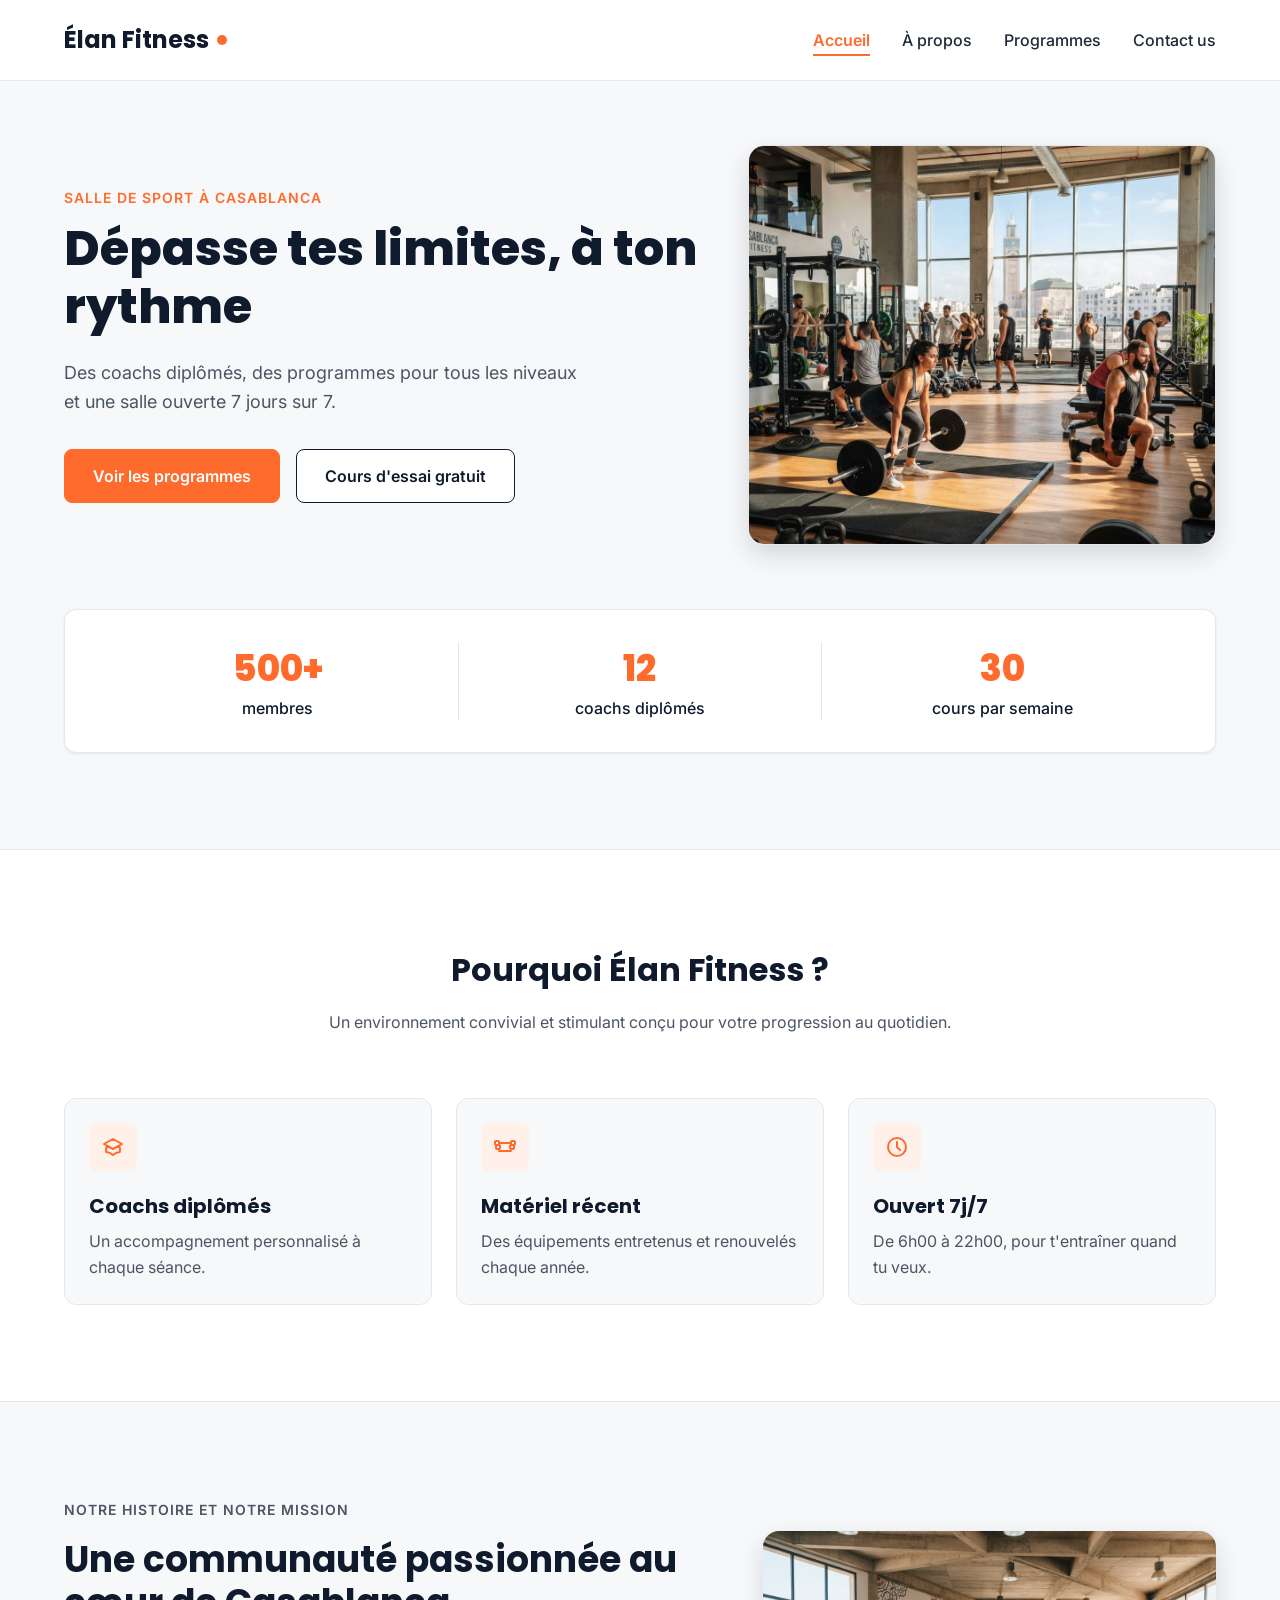
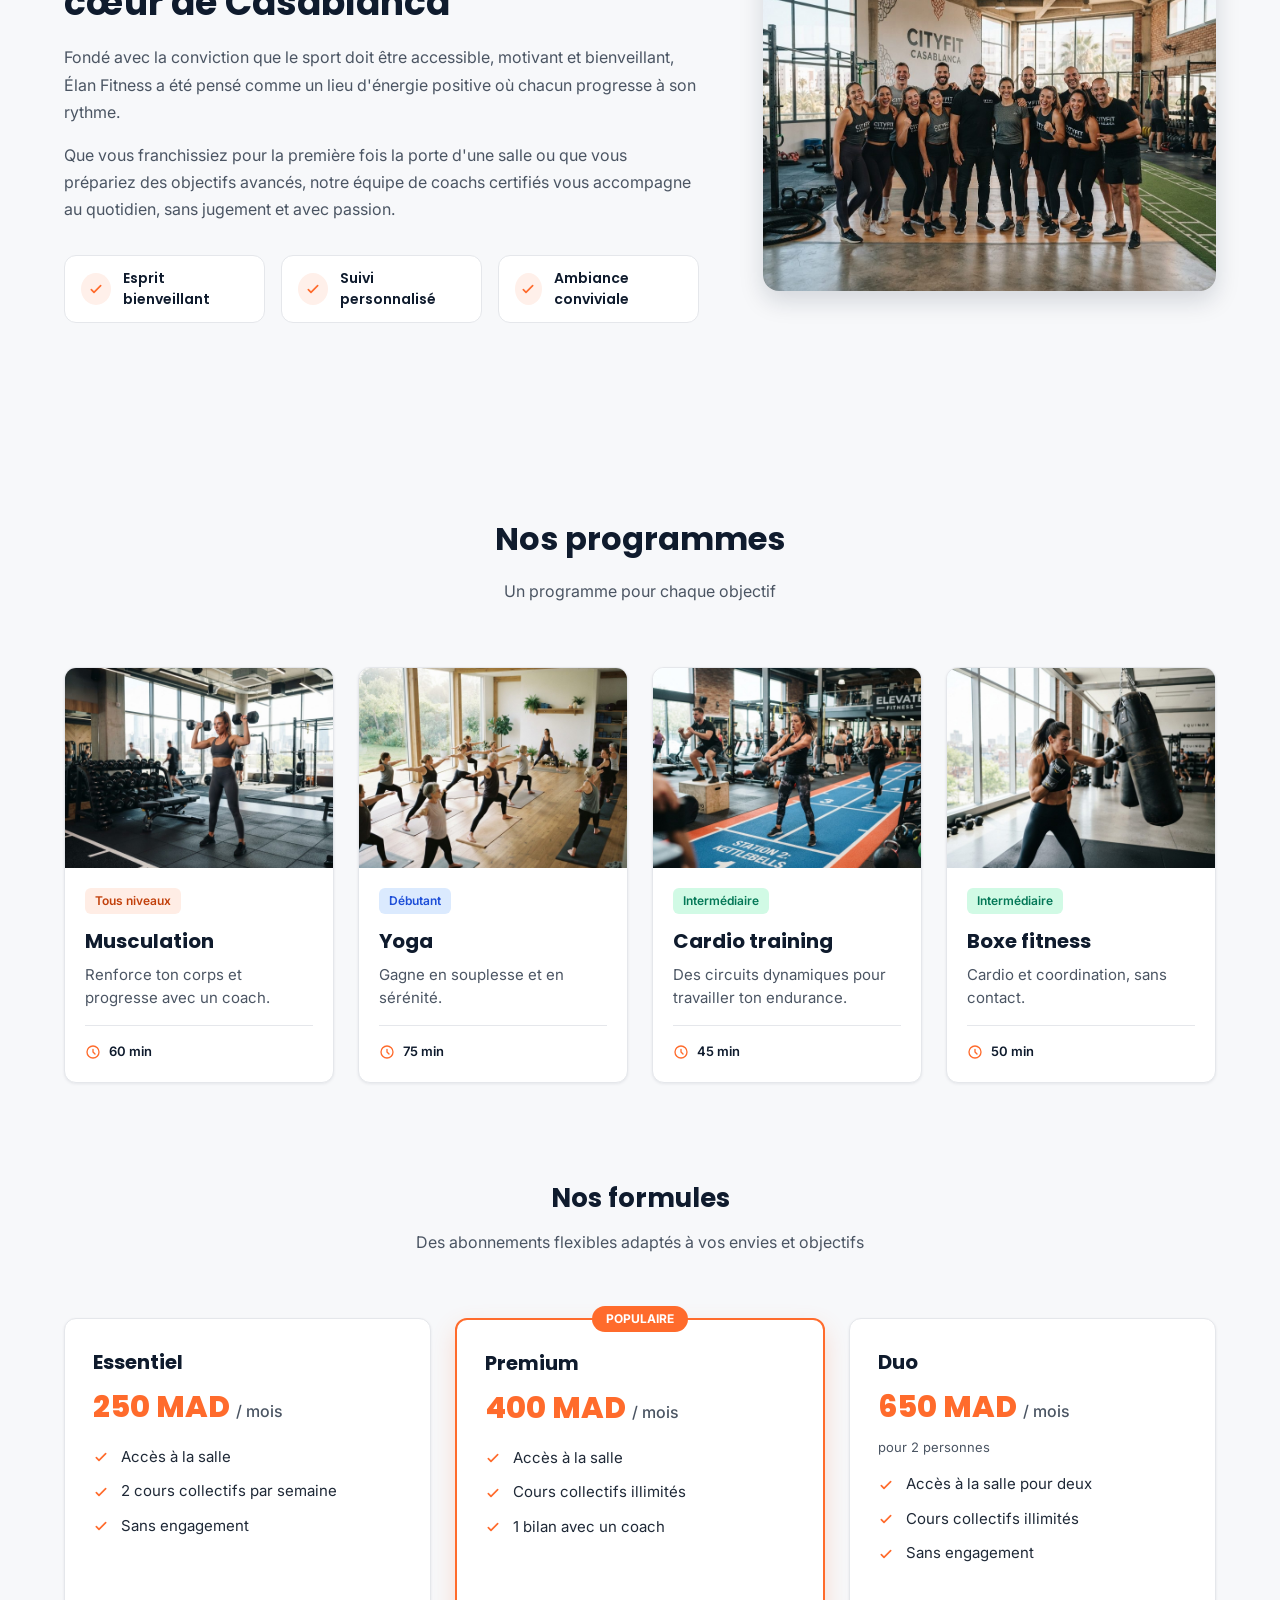
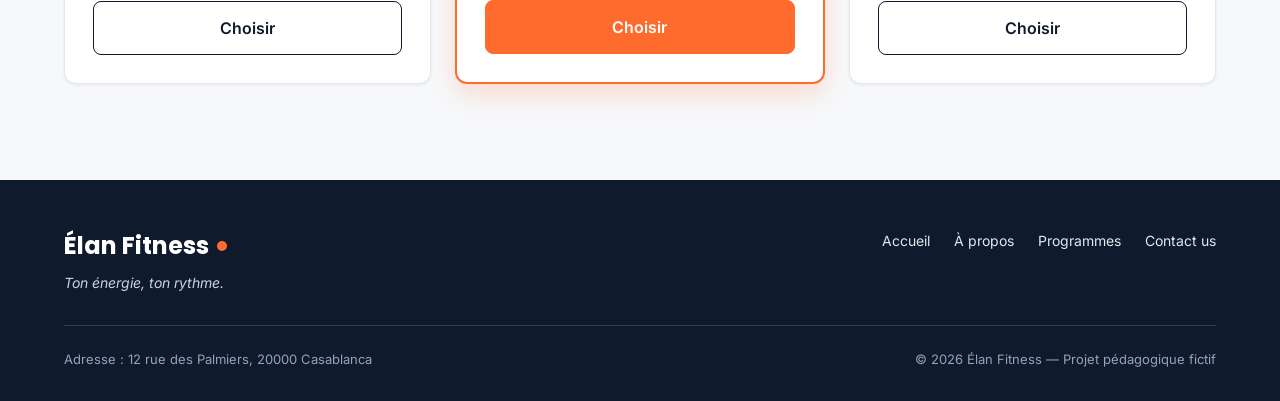
==== index.html @ b0448043 "add files" ====
<!DOCTYPE html>
<html lang="fr">
<head>
  <meta charset="UTF-8">
  <meta name="viewport" content="width=device-width, initial-scale=1">
  <meta name="description" content="Élan Fitness, salle de sport à Casablanca : musculation, yoga, cardio et boxe fitness avec des coachs diplômés. Réservez votre cours d'essai gratuit.">
  <title>Élan Fitness | Salle de sport à Casablanca</title>

  <link rel="preconnect" href="https://fonts.googleapis.com">
  <link rel="preconnect" href="https://fonts.gstatic.com" crossorigin>
  <link href="https://fonts.googleapis.com/css2?family=Inter:wght@400;500;600&family=Poppins:wght@600;700;800&display=swap" rel="stylesheet">

  <link rel="stylesheet" href="style.css">
</head>

<body>

  <header class="en-tete">
    <div class="conteneur en-tete-contenu">
      <a href="#accueil" class="logo">Élan Fitness</a>

      <nav aria-label="Navigation principale">
        <ul class="menu">
        <li><a target="#a-propos" href="accueil.html" class="lien-actif">Accueil</a></li>
          <li><a target="#accueil" href="a-propos.html">À propos</a></li>
          <li><a target="#programmes" href="programmes.html">Programmes</a></li>
          <li><a href="contact_us.html">Contact us</a></li>
        </ul>
      </nav>
    </div>
  </header>

  <main>

    <section id="accueil" class="hero">
      <div class="conteneur">

        <div class="hero-contenu">
          <div class="hero-texte">
            <p class="sur-titre">Salle de sport à Casablanca</p>
            <h1>Dépasse tes limites, à ton rythme</h1>
            <p class="hero-description">
              Des coachs diplômés, des programmes pour tous les niveaux et une salle ouverte 7 jours sur 7.
            </p>
            <div class="boutons">
              <a href="#programmes" class="bouton bouton-principal">Voir les programmes</a>
              <a href="#contact" class="bouton bouton-secondaire">Cours d'essai gratuit</a>
            </div>
          </div>

          <img class="hero-image" src="img/hero.jpg" alt="Des personnes s'entraînent dans une salle de sport lumineuse à Casablanca">
        </div>

        <div class="chiffres">
          <div class="chiffre">
            <p class="chiffre-nombre">500+</p>
            <p>membres</p>
          </div>
          <div class="chiffre">
            <p class="chiffre-nombre">12</p>
            <p>coachs diplômés</p>
          </div>
          <div class="chiffre">
            <p class="chiffre-nombre">30</p>
            <p>cours par semaine</p>
          </div>
        </div>

      </div>
    </section>

    <section class="section section-blanche">
      <div class="conteneur">

        <div class="section-titre">
          <h2>Pourquoi Élan Fitness ?</h2>
          <p>Un environnement convivial et stimulant conçu pour votre progression au quotidien.</p>
        </div>

        <div class="cartes">
          <article class="carte carte-avantage">
            <div class="icone"><img src="img/icone-coach.svg" alt=""></div>
            <h3>Coachs diplômés</h3>
            <p>Un accompagnement personnalisé à chaque séance.</p>
          </article>

          <article class="carte carte-avantage">
            <div class="icone"><img src="img/icone-materiel.svg" alt=""></div>
            <h3>Matériel récent</h3>
            <p>Des équipements entretenus et renouvelés chaque année.</p>
          </article>

          <article class="carte carte-avantage">
            <div class="icone"><img src="img/icone-horloge.svg" alt=""></div>
            <h3>Ouvert 7j/7</h3>
            <p>De 6h00 à 22h00, pour t'entraîner quand tu veux.</p>
          </article>
        </div>

      </div>
    </section>

    <section id="a-propos" class="section">
      <div class="conteneur apropos-contenu">

        <div class="apropos-texte">
          <p class="sur-titre">Notre histoire et notre mission</p>
          <h2>Une communauté passionnée au cœur de Casablanca</h2>
          <p>
            Fondé avec la conviction que le sport doit être accessible, motivant et bienveillant,
            Élan Fitness a été pensé comme un lieu d'énergie positive où chacun progresse à son rythme.
          </p>
          <p>
            Que vous franchissiez pour la première fois la porte d'une salle ou que vous prépariez des
            objectifs avancés, notre équipe de coachs certifiés vous accompagne au quotidien, sans
            jugement et avec passion.
          </p>

          <ul class="valeurs">
            <li class="valeur">
              <div class="icone icone-petite"><img src="img/icone-check.svg" alt=""></div>
              <span>Esprit bienveillant</span>
            </li>
            <li class="valeur">
              <div class="icone icone-petite"><img src="img/icone-check.svg" alt=""></div>
              <span>Suivi personnalisé</span>
            </li>
            <li class="valeur">
              <div class="icone icone-petite"><img src="img/icone-check.svg" alt=""></div>
              <span>Ambiance conviviale</span>
            </li>
          </ul>
        </div>

        <img class="apropos-image" src="img/equipe.jpg" alt="L'équipe de coachs d'Élan Fitness réunie dans la salle">

      </div>
    </section>

    <section id="programmes" class="section">
      <div class="conteneur">

        <div class="section-titre">
          <h2>Nos programmes</h2>
          <p>Un programme pour chaque objectif</p>
        </div>

        <div class="cartes">

          <article class="carte carte-programme">
            <img src="img/musculation.jpg" alt="Une sportive soulève des haltères dans l'espace musculation">
            <div class="programme-corps">
              <span class="etiquette etiquette-orange">Tous niveaux</span>
              <h3>Musculation</h3>
              <p>Renforce ton corps et progresse avec un coach.</p>
              <p class="duree"><img src="img/icone-duree.svg" alt="">60 min</p>
            </div>
          </article>

          <article class="carte carte-programme">
            <img src="img/yoga.jpg" alt="Un groupe pratique le yoga sur des tapis dans une salle lumineuse">
            <div class="programme-corps">
              <span class="etiquette etiquette-bleue">Débutant</span>
              <h3>Yoga</h3>
              <p>Gagne en souplesse et en sérénité.</p>
              <p class="duree"><img src="img/icone-duree.svg" alt="">75 min</p>
            </div>
          </article>

          <article class="carte carte-programme">
            <img src="img/cardio.jpg" alt="Des sportifs suivent un circuit de cardio training avec des kettlebells">
            <div class="programme-corps">
              <span class="etiquette etiquette-verte">Intermédiaire</span>
              <h3>Cardio training</h3>
              <p>Des circuits dynamiques pour travailler ton endurance.</p>
              <p class="duree"><img src="img/icone-duree.svg" alt="">45 min</p>
            </div>
          </article>

          <article class="carte carte-programme">
            <img src="img/boxe.jpg" alt="Une sportive frappe un sac de frappe pendant un cours de boxe fitness">
            <div class="programme-corps">
              <span class="etiquette etiquette-verte">Intermédiaire</span>
              <h3>Boxe fitness</h3>
              <p>Cardio et coordination, sans contact.</p>
              <p class="duree"><img src="img/icone-duree.svg" alt="">50 min</p>
            </div>
          </article>

        </div>

        <div class="formules">

          <div class="section-titre">
            <h3>Nos formules</h3>
            <p>Des abonnements flexibles adaptés à vos envies et objectifs</p>
          </div>

          <div class="cartes">

            <article class="carte formule">
              <h4>Essentiel</h4>
              <p class="prix">250 MAD <span>/ mois</span></p>
              <ul class="formule-liste">
                <li>Accès à la salle</li>
                <li>2 cours collectifs par semaine</li>
                <li>Sans engagement</li>
              </ul>
              <a href="#contact" class="bouton bouton-secondaire">Choisir</a>
            </article>

            <article class="carte formule formule-populaire">
              <p class="badge-populaire">Populaire</p>
              <h4>Premium</h4>
              <p class="prix">400 MAD <span>/ mois</span></p>
              <ul class="formule-liste">
                <li>Accès à la salle</li>
                <li>Cours collectifs illimités</li>
                <li>1 bilan avec un coach</li>
              </ul>
              <a href="#contact" class="bouton bouton-principal">Choisir</a>
            </article>

            <article class="carte formule">
              <h4>Duo</h4>
              <p class="prix">650 MAD <span>/ mois</span></p>
              <p class="prix-note">pour 2 personnes</p>
              <ul class="formule-liste">
                <li>Accès à la salle pour deux</li>
                <li>Cours collectifs illimités</li>
                <li>Sans engagement</li>
              </ul>
              <a href="#contact" class="bouton bouton-secondaire">Choisir</a>
            </article>

          </div>
        </div>

      </div>
    </section>

  </main>

  <footer class="pied-de-page">
    <div class="conteneur">

      <div class="pied-haut">
        <div>
          <p class="logo logo-clair">Élan Fitness</p>
          <p class="slogan">Ton énergie, ton rythme.</p>
        </div>

        <nav aria-label="Navigation du pied de page">
          <ul class="menu menu-pied">
            <li><a href="#accueil">Accueil</a></li>
            <li><a href="#a-propos">À propos</a></li>
            <li><a href="#programmes">Programmes</a></li>
            <li><a href="contact_us.html">Contact us</a></li>
          </ul>
        </nav>
      </div>

      <div class="pied-bas">
        <p>Adresse : 12 rue des Palmiers, 20000 Casablanca</p>
        <p>&copy; 2026 Élan Fitness — Projet pédagogique fictif</p>
      </div>

    </div>
  </footer>

</body>
</html>
---- style.css ----
* {
  box-sizing: border-box;
  margin: 0;
  padding: 0;
}

html {
  scroll-behavior: smooth;
}

body {
  font-family: 'Inter', Arial, sans-serif;
  font-size: 16px;
  line-height: 1.5;
  color: #1F2937;
  background-color: #F7F8FA;
}

h1, h2, h3, h4 {
  font-family: 'Poppins', Arial, sans-serif;
  color: #0F1B2D;
}

a {
  color: inherit;
  text-decoration: none;
}

ul {
  list-style: none;
}

img {
  display: block;
  max-width: 100%;
}

a:focus-visible,
button:focus-visible {
  outline: 3px solid #FF6B2C;
  outline-offset: 2px;
}

.conteneur {
  width: 100%;
  max-width: 1200px;
  margin: 0 auto;
  padding: 0 24px;
}

.section {
  padding: 96px 0;
}

.section-blanche {
  background-color: #FFFFFF;
  border-top: 1px solid #E5E7EB;
  border-bottom: 1px solid #E5E7EB;
}

.section-titre {
  max-width: 640px;
  margin: 0 auto 64px;
  text-align: center;
}

.section-titre h2 {
  font-size: 32px;
  margin-bottom: 16px;
}

.section-titre h3 {
  font-size: 26px;
  margin-bottom: 12px;
}

.section-titre p {
  color: #4B5563;
}

.sur-titre {
  font-size: 14px;
  font-weight: 600;
  color: #FF6B2C;
  text-transform: uppercase;
  letter-spacing: 1px;
  margin-bottom: 12px;
}

.bouton {
  display: inline-block;
  padding: 14px 28px;
  border-radius: 8px;
  font-size: 16px;
  font-weight: 600;
  text-align: center;
  cursor: pointer;
}

.bouton-principal {
  background-color: #FF6B2C;
  border: 1px solid #FF6B2C;
  color: #FFFFFF;
}

.bouton-principal:hover {
  background-color: #F05817;
}

.bouton-secondaire {
  background-color: #FFFFFF;
  border: 1px solid #0F1B2D;
  color: #0F1B2D;
}

.bouton-secondaire:hover {
  background-color: #F3F4F6;
}

.cartes {
  display: flex;
  gap: 24px;
}

.carte {
  flex: 1;
  background-color: #FFFFFF;
  border: 1px solid #E5E7EB;
  border-radius: 12px;
  box-shadow: 0 1px 3px rgba(15, 27, 45, 0.08);
}

.icone {
  width: 48px;
  height: 48px;
  background-color: #FFF0EA;
  border-radius: 8px;
  display: flex;
  align-items: center;
  justify-content: center;
}

.icone img {
  width: 24px;
  height: 24px;
}

.icone-petite {
  width: 32px;
  height: 32px;
  border-radius: 50%;
}

.icone-petite img {
  width: 16px;
  height: 16px;
}

.en-tete {
  position: sticky;
  top: 0;
  z-index: 10;
  background-color: #FFFFFF;
  border-bottom: 1px solid #E5E7EB;
}

.en-tete-contenu {
  height: 80px;
  display: flex;
  align-items: center;
  justify-content: space-between;
}

.logo {
  display: flex;
  align-items: center;
  font-family: 'Poppins', Arial, sans-serif;
  font-size: 24px;
  font-weight: 700;
  color: #0F1B2D;
}

.logo::after {
  content: "";
  width: 10px;
  height: 10px;
  margin-left: 8px;
  background-color: #FF6B2C;
  border-radius: 50%;
}

.menu {
  display: flex;
  gap: 32px;
}

.menu a {
  font-weight: 500;
  padding-bottom: 4px;
  border-bottom: 2px solid transparent;
}

.menu a:hover {
  color: #FF6B2C;
}

.menu .lien-actif {
  color: #FF6B2C;
  font-weight: 600;
  border-bottom-color: #FF6B2C;
}

.hero {
  padding: 64px 0 96px;
}

.hero-contenu {
  display: flex;
  align-items: center;
  gap: 32px;
}

.hero-texte {
  flex: 7;
}

.hero-texte h1 {
  font-size: 48px;
  font-weight: 800;
  line-height: 1.2;
  margin-bottom: 24px;
}

.hero-description {
  max-width: 520px;
  font-size: 18px;
  line-height: 1.6;
  color: #4B5563;
  margin-bottom: 32px;
}

.boutons {
  display: flex;
  flex-wrap: wrap;
  gap: 16px;
}

.hero-image {
  flex: 5;
  min-width: 0;
  height: 400px;
  object-fit: cover;
  border-radius: 16px;
  border: 1px solid #E5E7EB;
  box-shadow: 0 10px 25px rgba(15, 27, 45, 0.15);
}

.chiffres {
  display: flex;
  margin-top: 64px;
  padding: 32px;
  background-color: #FFFFFF;
  border: 1px solid #E5E7EB;
  border-radius: 12px;
  box-shadow: 0 1px 3px rgba(15, 27, 45, 0.08);
}

.chiffre {
  flex: 1;
  text-align: center;
  font-weight: 500;
  color: #0F1B2D;
}

.chiffre + .chiffre {
  border-left: 1px solid #E5E7EB;
}

.chiffre-nombre {
  font-family: 'Poppins', Arial, sans-serif;
  font-size: 36px;
  font-weight: 800;
  color: #FF6B2C;
}

.carte-avantage {
  padding: 24px;
  background-color: #F7F8FA;
  box-shadow: none;
}

.carte-avantage .icone {
  margin-bottom: 20px;
}

.carte-avantage h3 {
  font-size: 20px;
  margin-bottom: 8px;
}

.carte-avantage p {
  color: #4B5563;
  line-height: 1.6;
}

.apropos-contenu {
  display: flex;
  align-items: center;
  gap: 64px;
}

.apropos-texte {
  flex: 7;
}

.apropos-texte h2 {
  font-size: 36px;
  line-height: 1.2;
  margin-bottom: 20px;
}

.apropos-texte p {
  color: #4B5563;
  line-height: 1.7;
  margin-bottom: 16px;
}

.valeurs {
  display: flex;
  gap: 16px;
  margin-top: 32px;
}

.valeur {
  flex: 1;
  display: flex;
  align-items: center;
  gap: 12px;
  padding: 12px 16px;
  background-color: #FFFFFF;
  border: 1px solid #E5E7EB;
  border-radius: 12px;
  font-family: 'Poppins', Arial, sans-serif;
  font-size: 14px;
  font-weight: 600;
  color: #0F1B2D;
}

.apropos-image {
  flex: 5;
  min-width: 0;
  height: 360px;
  object-fit: cover;
  border-radius: 16px;
  box-shadow: 0 10px 25px rgba(15, 27, 45, 0.15);
}

.carte-programme {
  display: flex;
  flex-direction: column;
  overflow: hidden;
}

.carte-programme > img {
  width: 100%;
  height: 200px;
  object-fit: cover;
}

.programme-corps {
  flex: 1;
  display: flex;
  flex-direction: column;
  padding: 20px;
}

.programme-corps h3 {
  font-size: 20px;
  margin-bottom: 8px;
}

.programme-corps p {
  font-size: 15px;
  color: #4B5563;
}

.etiquette {
  align-self: flex-start;
  padding: 4px 10px;
  margin-bottom: 12px;
  border-radius: 6px;
  font-size: 12px;
  font-weight: 600;
}

.etiquette-orange {
  background-color: #FFEDE5;
  color: #C2410C;
}

.etiquette-bleue {
  background-color: #DBEAFE;
  color: #1D4ED8;
}

.etiquette-verte {
  background-color: #D1FAE5;
  color: #047857;
}

.programme-corps .duree {
  display: flex;
  align-items: center;
  gap: 8px;
  margin-top: auto;
  padding-top: 16px;
  border-top: 1px solid #E5E7EB;
  font-size: 13px;
  font-weight: 600;
  color: #0F1B2D;
}

.programme-corps h3 + p {
  margin-bottom: 16px;
}

.duree img {
  width: 16px;
  height: 16px;
}

.formules {
  margin-top: 96px;
}

.formule {
  position: relative;
  display: flex;
  flex-direction: column;
  padding: 28px;
}

.formule h4 {
  font-size: 20px;
}

.prix {
  margin: 8px 0 16px;
  font-family: 'Poppins', Arial, sans-serif;
  font-size: 30px;
  font-weight: 800;
  color: #FF6B2C;
}

.prix span {
  font-family: 'Inter', Arial, sans-serif;
  font-size: 16px;
  font-weight: 500;
  color: #4B5563;
}

.prix-note {
  margin: -8px 0 16px;
  font-size: 13px;
  color: #4B5563;
}

.formule-liste {
  flex: 1;
  margin-bottom: 24px;
}

.formule-liste li {
  padding-left: 28px;
  margin-bottom: 12px;
  font-size: 15px;
  background-image: url('img/icone-check.svg');
  background-repeat: no-repeat;
  background-position: left center;
  background-size: 16px;
}

.formule .bouton {
  display: block;
}

.formule-populaire {
  border: 2px solid #FF6B2C;
  box-shadow: 0 10px 25px rgba(255, 107, 44, 0.2);
}

.badge-populaire {
  position: absolute;
  top: -14px;
  left: 50%;
  transform: translateX(-50%);
  padding: 4px 14px;
  background-color: #FF6B2C;
  border-radius: 999px;
  font-size: 12px;
  font-weight: 700;
  text-transform: uppercase;
  color: #FFFFFF;
}

.pied-de-page {
  padding: 48px 0 32px;
  background-color: #0F1B2D;
  color: #FFFFFF;
}

.pied-haut {
  display: flex;
  justify-content: space-between;
  align-items: flex-start;
  padding-bottom: 32px;
  border-bottom: 1px solid rgba(255, 255, 255, 0.15);
}

.logo-clair {
  color: #FFFFFF;
}

.slogan {
  margin-top: 8px;
  font-size: 14px;
  font-style: italic;
  color: #CBD5E1;
}

.menu-pied {
  gap: 24px;
}

.menu-pied a {
  font-size: 14px;
  font-weight: 400;
  color: #E2E8F0;
}

.pied-bas {
  display: flex;
  justify-content: space-between;
  margin-top: 24px;
  font-size: 13px;
  color: #94A3B8;
}
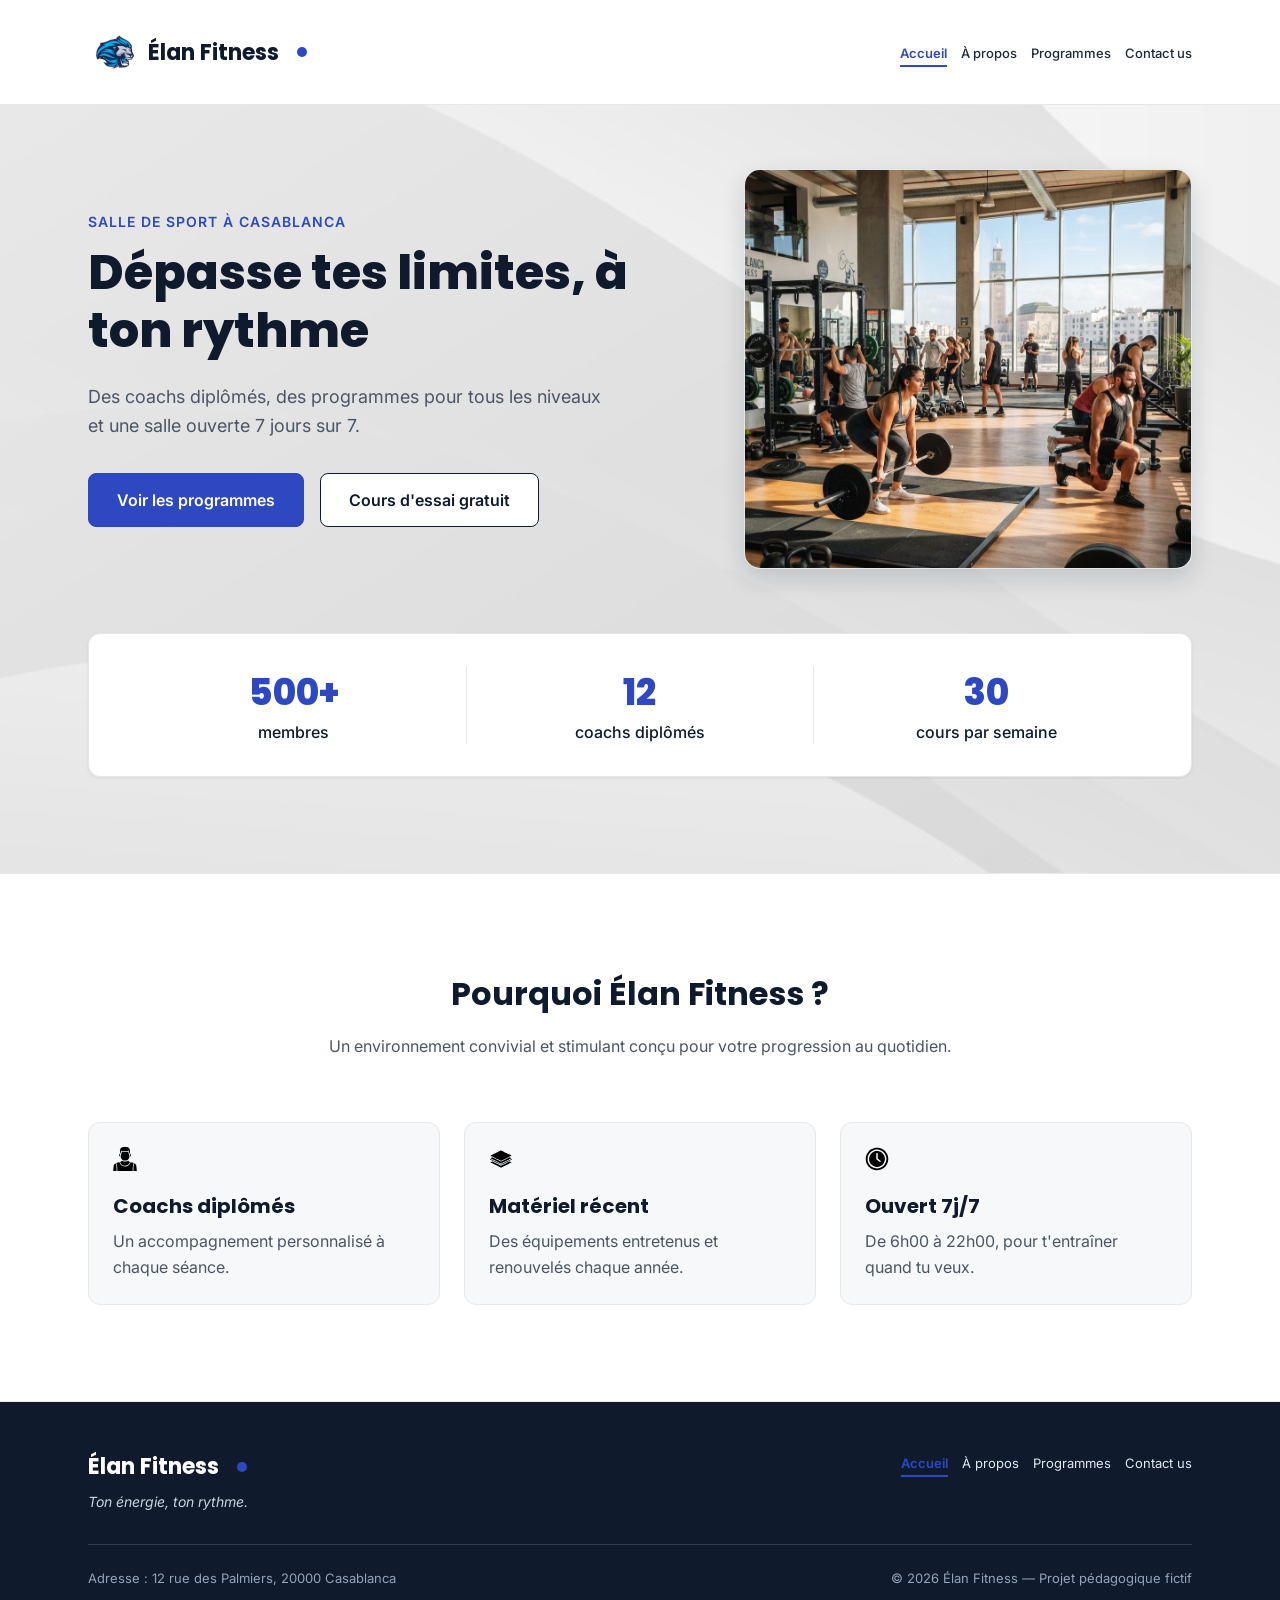
==== commit 1c6adf34: "bug fix index" ====
--- a/index.html
+++ b/index.html
@@ -17,22 +17,20 @@
 
   <header class="en-tete">
     <div class="conteneur en-tete-contenu">
-      <a href="#accueil" class="logo">Élan Fitness</a>
+      <a href="index.html" class="logo"><img src="img/lion-icon.png" alt="Logo Élan Fitness" width="100" height="100">Élan Fitness</a>
 
       <nav aria-label="Navigation principale">
         <ul class="menu">
-        <li><a target="#a-propos" href="accueil.html" class="lien-actif">Accueil</a></li>
-          <li><a target="#accueil" href="a-propos.html">À propos</a></li>
+         <li><a target="#index" href="index.html" class="lien-actif">Accueil</a></li>
+          <li><a target="#a-propos" href="a-propos.html">À propos</a></li>
           <li><a target="#programmes" href="programmes.html">Programmes</a></li>
-          <li><a href="contact_us.html">Contact us</a></li>
+          <li><a target="#contact" href="contact_us.html">Contact us</a></li>
         </ul>
       </nav>
     </div>
   </header>
 
-  <main>
-
-    <section id="accueil" class="hero">
+   <section id="index" class="hero">
       <div class="conteneur">
 
         <div class="hero-contenu">
@@ -99,149 +97,7 @@
 
       </div>
     </section>
-
-    <section id="a-propos" class="section">
-      <div class="conteneur apropos-contenu">
-
-        <div class="apropos-texte">
-          <p class="sur-titre">Notre histoire et notre mission</p>
-          <h2>Une communauté passionnée au cœur de Casablanca</h2>
-          <p>
-            Fondé avec la conviction que le sport doit être accessible, motivant et bienveillant,
-            Élan Fitness a été pensé comme un lieu d'énergie positive où chacun progresse à son rythme.
-          </p>
-          <p>
-            Que vous franchissiez pour la première fois la porte d'une salle ou que vous prépariez des
-            objectifs avancés, notre équipe de coachs certifiés vous accompagne au quotidien, sans
-            jugement et avec passion.
-          </p>
-
-          <ul class="valeurs">
-            <li class="valeur">
-              <div class="icone icone-petite"><img src="img/icone-check.svg" alt=""></div>
-              <span>Esprit bienveillant</span>
-            </li>
-            <li class="valeur">
-              <div class="icone icone-petite"><img src="img/icone-check.svg" alt=""></div>
-              <span>Suivi personnalisé</span>
-            </li>
-            <li class="valeur">
-              <div class="icone icone-petite"><img src="img/icone-check.svg" alt=""></div>
-              <span>Ambiance conviviale</span>
-            </li>
-          </ul>
-        </div>
-
-        <img class="apropos-image" src="img/equipe.jpg" alt="L'équipe de coachs d'Élan Fitness réunie dans la salle">
-
-      </div>
-    </section>
-
-    <section id="programmes" class="section">
-      <div class="conteneur">
-
-        <div class="section-titre">
-          <h2>Nos programmes</h2>
-          <p>Un programme pour chaque objectif</p>
-        </div>
-
-        <div class="cartes">
-
-          <article class="carte carte-programme">
-            <img src="img/musculation.jpg" alt="Une sportive soulève des haltères dans l'espace musculation">
-            <div class="programme-corps">
-              <span class="etiquette etiquette-orange">Tous niveaux</span>
-              <h3>Musculation</h3>
-              <p>Renforce ton corps et progresse avec un coach.</p>
-              <p class="duree"><img src="img/icone-duree.svg" alt="">60 min</p>
-            </div>
-          </article>
-
-          <article class="carte carte-programme">
-            <img src="img/yoga.jpg" alt="Un groupe pratique le yoga sur des tapis dans une salle lumineuse">
-            <div class="programme-corps">
-              <span class="etiquette etiquette-bleue">Débutant</span>
-              <h3>Yoga</h3>
-              <p>Gagne en souplesse et en sérénité.</p>
-              <p class="duree"><img src="img/icone-duree.svg" alt="">75 min</p>
-            </div>
-          </article>
-
-          <article class="carte carte-programme">
-            <img src="img/cardio.jpg" alt="Des sportifs suivent un circuit de cardio training avec des kettlebells">
-            <div class="programme-corps">
-              <span class="etiquette etiquette-verte">Intermédiaire</span>
-              <h3>Cardio training</h3>
-              <p>Des circuits dynamiques pour travailler ton endurance.</p>
-              <p class="duree"><img src="img/icone-duree.svg" alt="">45 min</p>
-            </div>
-          </article>
-
-          <article class="carte carte-programme">
-            <img src="img/boxe.jpg" alt="Une sportive frappe un sac de frappe pendant un cours de boxe fitness">
-            <div class="programme-corps">
-              <span class="etiquette etiquette-verte">Intermédiaire</span>
-              <h3>Boxe fitness</h3>
-              <p>Cardio et coordination, sans contact.</p>
-              <p class="duree"><img src="img/icone-duree.svg" alt="">50 min</p>
-            </div>
-          </article>
-
-        </div>
-
-        <div class="formules">
-
-          <div class="section-titre">
-            <h3>Nos formules</h3>
-            <p>Des abonnements flexibles adaptés à vos envies et objectifs</p>
-          </div>
-
-          <div class="cartes">
-
-            <article class="carte formule">
-              <h4>Essentiel</h4>
-              <p class="prix">250 MAD <span>/ mois</span></p>
-              <ul class="formule-liste">
-                <li>Accès à la salle</li>
-                <li>2 cours collectifs par semaine</li>
-                <li>Sans engagement</li>
-              </ul>
-              <a href="#contact" class="bouton bouton-secondaire">Choisir</a>
-            </article>
-
-            <article class="carte formule formule-populaire">
-              <p class="badge-populaire">Populaire</p>
-              <h4>Premium</h4>
-              <p class="prix">400 MAD <span>/ mois</span></p>
-              <ul class="formule-liste">
-                <li>Accès à la salle</li>
-                <li>Cours collectifs illimités</li>
-                <li>1 bilan avec un coach</li>
-              </ul>
-              <a href="#contact" class="bouton bouton-principal">Choisir</a>
-            </article>
-
-            <article class="carte formule">
-              <h4>Duo</h4>
-              <p class="prix">650 MAD <span>/ mois</span></p>
-              <p class="prix-note">pour 2 personnes</p>
-              <ul class="formule-liste">
-                <li>Accès à la salle pour deux</li>
-                <li>Cours collectifs illimités</li>
-                <li>Sans engagement</li>
-              </ul>
-              <a href="#contact" class="bouton bouton-secondaire">Choisir</a>
-            </article>
-
-          </div>
-        </div>
-
-      </div>
-    </section>
-
-  </main>
-
-  <footer class="pied-de-page">
+     <footer class="pied-de-page">
     <div class="conteneur">
 
       <div class="pied-haut">
@@ -252,10 +108,10 @@
 
         <nav aria-label="Navigation du pied de page">
           <ul class="menu menu-pied">
-            <li><a href="#accueil">Accueil</a></li>
-            <li><a href="#a-propos">À propos</a></li>
-            <li><a href="#programmes">Programmes</a></li>
-            <li><a href="contact_us.html">Contact us</a></li>
+           <li><a target="#index" href="index.html" class="lien-actif">Accueil</a></li>
+          <li><a target="#a-propos" href="a-propos.html">À propos</a></li>
+          <li><a target="#programmes" href="programmes.html">Programmes</a></li>
+          <li><a target="#contact" href="contact_us.html">Contact us</a></li>
           </ul>
         </nav>
       </div>
@@ -266,7 +122,4 @@
       </div>
 
     </div>
-  </footer>
-
-</body>
-</html>
+  </footer>
--- a/style.css
+++ b/style.css
@@ -9,6 +9,11 @@
 }
 
 body {
+  background-image: url(img/vecteezy_transform-your-designs-with-stunning-gradient-wave_48206956.jpg);
+  background-size: cover;
+  background-position: center;
+  min-height: 100vh;
+  margin: 0;
   font-family: 'Inter', Arial, sans-serif;
   font-size: 16px;
   line-height: 1.5;
@@ -37,7 +42,7 @@
 
 a:focus-visible,
 button:focus-visible {
-  outline: 3px solid #FF6B2C;
+  outline: 3px solid #2d48c1;
   outline-offset: 2px;
 }
 
@@ -81,7 +86,7 @@
 .sur-titre {
   font-size: 14px;
   font-weight: 600;
-  color: #FF6B2C;
+  color: #2d48c1;
   text-transform: uppercase;
   letter-spacing: 1px;
   margin-bottom: 12px;
@@ -98,13 +103,14 @@
 }
 
 .bouton-principal {
-  background-color: #FF6B2C;
-  border: 1px solid #FF6B2C;
+  background-color: #2d48c1;
+  border: 1px solid #2d48c1;
   color: #FFFFFF;
 }
 
 .bouton-principal:hover {
-  background-color: #F05817;
+  background-color: #2d48c1;
+  scale: 1.05;
 }
 
 .bouton-secondaire {
@@ -115,6 +121,7 @@
 
 .bouton-secondaire:hover {
   background-color: #F3F4F6;
+  scale: 1.05;
 }
 
 .cartes {
@@ -130,6 +137,14 @@
   box-shadow: 0 1px 3px rgba(15, 27, 45, 0.08);
 }
 
+.carte:hover {
+   background-color: #F3F4F6;
+  scale: 1.05;
+}
+
+
+article.carte.carte-programme
+
 .icone {
   width: 48px;
   height: 48px;
@@ -185,7 +200,7 @@
   width: 10px;
   height: 10px;
   margin-left: 8px;
-  background-color: #FF6B2C;
+  background-color: #2d48c1;
   border-radius: 50%;
 }
 
@@ -201,13 +216,13 @@
 }
 
 .menu a:hover {
-  color: #FF6B2C;
+  color: #2d48c1;
 }
 
 .menu .lien-actif {
-  color: #FF6B2C;
+  color: #2d48c1;
   font-weight: 600;
-  border-bottom-color: #FF6B2C;
+  border-bottom-color: #2d48c1;
 }
 
 .hero {
@@ -244,6 +259,7 @@
   flex-wrap: wrap;
   gap: 16px;
 }
+
 
 .hero-image {
   flex: 5;
@@ -280,7 +296,7 @@
   font-family: 'Poppins', Arial, sans-serif;
   font-size: 36px;
   font-weight: 800;
-  color: #FF6B2C;
+  color: #2d48c1;
 }
 
 .carte-avantage {
@@ -449,7 +465,7 @@
   font-family: 'Poppins', Arial, sans-serif;
   font-size: 30px;
   font-weight: 800;
-  color: #FF6B2C;
+  color: #2d48c1;
 }
 
 .prix span {
@@ -485,7 +501,7 @@
 }
 
 .formule-populaire {
-  border: 2px solid #FF6B2C;
+  border: 2px solid #2d48c1;
   box-shadow: 0 10px 25px rgba(255, 107, 44, 0.2);
 }
 
@@ -495,7 +511,7 @@
   left: 50%;
   transform: translateX(-50%);
   padding: 4px 14px;
-  background-color: #FF6B2C;
+  background-color: #2d48c1;
   border-radius: 999px;
   font-size: 12px;
   font-weight: 700;
@@ -545,3 +561,131 @@
   font-size: 13px;
   color: #94A3B8;
 }
+
+@media only screen and (max-width: 800px) {
+  .container {
+    width: 90%;
+  }
+
+  .contact-box {
+    flex-direction: column;
+  }
+
+  .contact-left, 
+  .contact-right {
+    width: 100%;
+  }
+}
+
+
+@media (max-width: 992px) {
+  .hero-contenu,
+  .apropos-contenu,
+  .cartes,
+  .valeurs {
+    flex-direction: column;
+    gap: 24px;
+  }
+}
+
+@media screen and (min-width: 480px) and (max-width: 768px) {
+.container {
+    background-color: lightgreen;
+  }
+}
+/* Header */
+.en-tete {
+width: 100%;
+padding: 12px 0;
+box-sizing: border-box;
+}
+
+.conteneur {
+width: 90%;
+max-width: 1200px;
+margin: 0 auto;
+}
+
+.en-tete-contenu {
+display: flex;
+justify-content: space-between;
+align-items: center;
+gap: 20px;
+}
+
+/* Logo */
+.logo {
+display: flex;
+align-items: center;
+gap: 10px;
+text-decoration: none;
+font-size: 24px;
+font-weight: bold;
+white-space: nowrap;
+}
+
+.logo img {
+width: 65px;
+height: 65px;
+object-fit: contain;
+}
+
+
+.menu {
+display: flex;
+align-items: center;
+justify-content: center;
+flex-wrap: wrap;
+gap: 25px;
+list-style: none;
+margin: 0;
+padding: 0;
+}
+
+.menu a {
+text-decoration: none;
+font-size: 16px;
+}
+
+/* Tablettes et téléphones */
+@media (max-width: 768px) {
+.en-tete-contenu {
+flex-direction: column;
+gap: 15px;
+}
+}
+
+.logo {
+    font-size: 22px;
+}
+
+.logo img {
+    width: 50px;
+    height: 50px;
+}
+
+.menu {
+    gap: 12px 18px;
+}
+
+.menu a {
+    font-size: 14px;
+}
+
+
+@media (max-width: 400px) {
+.conteneur {
+width: 95%;
+}
+}
+
+.menu {
+    gap: 10px 14px;
+}
+
+.menu a {
+    font-size: 13px;
+}
+
+
+
